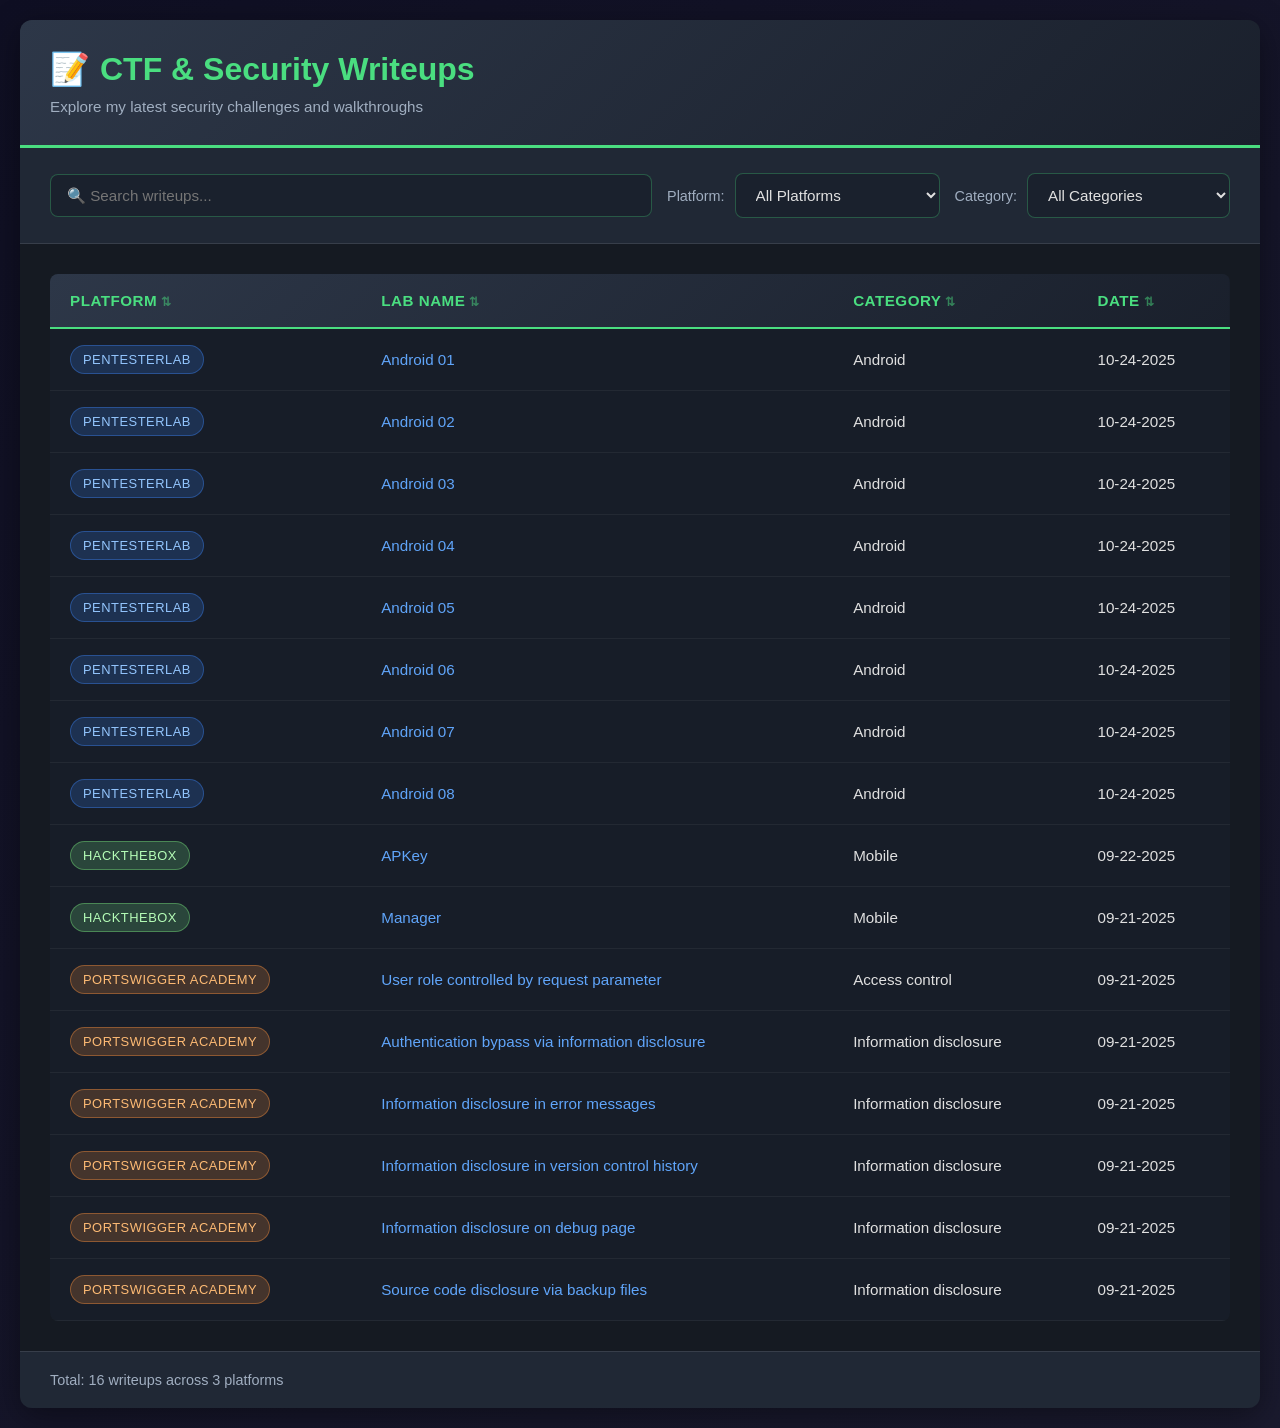
==== writeups.html @ 4daf47c6 "🔵 Added Interactive Writeup Table" ====
<!DOCTYPE html>
<html lang="en">
<head>
    <meta charset="UTF-8">
    <meta name="viewport" content="width=device-width, initial-scale=1.0">
    <title>Latest Blog Posts - Interactive Table</title>
    <style>
        * {
            margin: 0;
            padding: 0;
            box-sizing: border-box;
        }

        body {
            font-family: 'Segoe UI', Tahoma, Geneva, Verdana, sans-serif;
            background: linear-gradient(135deg, #0f0f23 0%, #1a1a2e 100%);
            color: #e0e0e0;
            padding: 20px;
            min-height: 100vh;
        }

        .container {
            max-width: 1400px;
            margin: 0 auto;
            background: rgba(22, 27, 34, 0.95);
            border-radius: 12px;
            box-shadow: 0 8px 32px rgba(0, 0, 0, 0.4);
            overflow: hidden;
        }

        .header {
            background: linear-gradient(135deg, #2d3748 0%, #1a202c 100%);
            padding: 30px;
            border-bottom: 3px solid #4ade80;
        }

        .header h1 {
            font-size: 2em;
            color: #4ade80;
            margin-bottom: 10px;
            display: flex;
            align-items: center;
            gap: 10px;
        }

        .header p {
            color: #a0aec0;
            font-size: 0.95em;
        }

        .controls {
            padding: 25px 30px;
            background: rgba(45, 55, 72, 0.5);
            display: flex;
            gap: 15px;
            flex-wrap: wrap;
            align-items: center;
            border-bottom: 1px solid rgba(255, 255, 255, 0.1);
        }

        .search-box, .filter-group select {
            padding: 12px 16px;
            background: rgba(26, 32, 44, 0.8);
            border: 1px solid rgba(74, 222, 128, 0.3);
            border-radius: 8px;
            color: #e0e0e0;
            font-size: 0.95em;
            transition: all 0.3s ease;
        }

        .search-box {
            flex: 1;
            min-width: 250px;
        }

        .search-box:focus, .filter-group select:focus {
            outline: none;
            border-color: #4ade80;
            box-shadow: 0 0 0 3px rgba(74, 222, 128, 0.2);
        }

        .filter-group {
            display: flex;
            gap: 10px;
            align-items: center;
        }

        .filter-group label {
            color: #a0aec0;
            font-size: 0.9em;
            font-weight: 500;
        }

        .table-wrapper {
            overflow-x: auto;
            padding: 30px;
        }

        table {
            width: 100%;
            border-collapse: collapse;
            background: rgba(26, 32, 44, 0.6);
            border-radius: 8px;
            overflow: hidden;
        }

        thead {
            background: linear-gradient(135deg, #2d3748 0%, #1a202c 100%);
        }

        thead th {
            padding: 18px 20px;
            text-align: left;
            color: #4ade80;
            font-weight: 600;
            font-size: 0.95em;
            text-transform: uppercase;
            letter-spacing: 0.5px;
            border-bottom: 2px solid #4ade80;
            cursor: pointer;
            user-select: none;
            transition: background 0.3s ease;
        }

        thead th:hover {
            background: rgba(74, 222, 128, 0.1);
        }

        thead th.sortable::after {
            content: ' ⇅';
            opacity: 0.5;
            font-size: 0.8em;
        }

        thead th.sorted-asc::after {
            content: ' ▲';
            opacity: 1;
        }

        thead th.sorted-desc::after {
            content: ' ▼';
            opacity: 1;
        }

        tbody tr {
            transition: all 0.3s ease;
            border-bottom: 1px solid rgba(255, 255, 255, 0.05);
        }

        tbody tr:hover {
            background: rgba(74, 222, 128, 0.08);
            transform: translateX(5px);
        }

        tbody td {
            padding: 16px 20px;
            color: #e0e0e0;
            font-size: 0.95em;
        }

        .platform-badge {
            display: inline-block;
            padding: 6px 12px;
            border-radius: 20px;
            font-size: 0.85em;
            font-weight: 500;
            text-transform: uppercase;
            letter-spacing: 0.5px;
        }

        .platform-htb {
            background: rgba(122, 234, 137, 0.2);
            color: #b5fdb7;
            border: 1px solid rgba(122, 234, 126, 0.4);
        }

        .platform-portswigger {
            background: rgba(251, 146, 60, 0.2);
            color: #fdba74;
            border: 1px solid rgba(251, 146, 60, 0.4);
        }

        .platform-pentesterlab {
            background: rgba(59, 130, 246, 0.2);
            color: #93c5fd;
            border: 1px solid rgba(59, 130, 246, 0.4);
        }

        .lab-link {
            color: #60a5fa;
            text-decoration: none;
            font-weight: 500;
            transition: all 0.3s ease;
            position: relative;
        }

        .lab-link:hover {
            color: #4ade80;
            text-decoration: underline;
        }

        .stats {
            padding: 20px 30px;
            background: rgba(45, 55, 72, 0.5);
            border-top: 1px solid rgba(255, 255, 255, 0.1);
            color: #a0aec0;
            font-size: 0.9em;
            display: flex;
            justify-content: space-between;
            align-items: center;
        }

        .no-results {
            padding: 40px;
            text-align: center;
            color: #a0aec0;
            font-size: 1.1em;
        }

        @media (max-width: 768px) {
            .controls {
                flex-direction: column;
                align-items: stretch;
            }

            .search-box {
                width: 100%;
            }

            .table-wrapper {
                padding: 15px;
            }

            thead th, tbody td {
                padding: 12px 10px;
                font-size: 0.85em;
            }

            .stats {
                flex-direction: column;
                gap: 10px;
                text-align: center;
            }
        }
    </style>
</head>
<body>
    <div class="container">
        <div class="header">
            <h1>
                <span>📝</span>
                CTF & Security Writeups
            </h1>
            <p>Explore my latest security challenges and walkthroughs</p>
        </div>

        <div class="controls">
            <input type="text" id="searchBox" class="search-box" placeholder="🔍 Search writeups...">
            
            <div class="filter-group">
                <label for="platformFilter">Platform:</label>
                <select id="platformFilter">
                    <option value="">All Platforms</option>
                </select>
            </div>

            <div class="filter-group">
                <label for="categoryFilter">Category:</label>
                <select id="categoryFilter">
                    <option value="">All Categories</option>
                </select>
            </div>
        </div>

        <div class="table-wrapper">
            <table id="writeupTable">
                <thead>
                    <tr>
                        <th class="sortable" data-column="platform">Platform</th>
                        <th class="sortable" data-column="lab">Lab Name</th>
                        <th class="sortable" data-column="category">Category</th>
                        <th class="sortable" data-column="date">Date</th>
                    </tr>
                </thead>
                <tbody id="tableBody">
                    <!-- Data will be loaded from writeups.json -->
                </tbody>
            </table>
            <div id="noResults" class="no-results" style="display: none;">
                No writeups found matching your criteria.
            </div>
        </div>

        <div class="stats">
            <span id="statsText">Loading writeups...</span>
            <span id="filterStats"></span>
        </div>
    </div>

    <script>
        let writeups = [];
        let currentSort = { column: 'date', direction: 'desc' };

        // Fetch writeups from JSON file
        async function loadWriteups() {
            try {
                const response = await fetch('writeups.json');
                if (!response.ok) {
                    throw new Error('Failed to load writeups.json');
                }
                writeups = await response.json();
                initializeFilters();
                renderTable();
                updateStats();
            } catch (error) {
                console.error('Error loading writeups:', error);
                document.getElementById('tableBody').innerHTML = 
                    '<tr><td colspan="4" style="text-align: center; color: #ef4444;">Error loading writeups. Please ensure writeups.json is in the same directory.</td></tr>';
                document.getElementById('statsText').textContent = 'Error loading data';
            }
        }

        function initializeFilters() {
            // Get unique platforms and categories
            const platforms = [...new Set(writeups.map(w => w.platform))].sort();
            const categories = [...new Set(writeups.map(w => w.category))].sort();

            // Populate platform filter
            const platformFilter = document.getElementById('platformFilter');
            platforms.forEach(platform => {
                const option = document.createElement('option');
                option.value = platform;
                option.textContent = platform;
                platformFilter.appendChild(option);
            });

            // Populate category filter
            const categoryFilter = document.getElementById('categoryFilter');
            categories.forEach(category => {
                const option = document.createElement('option');
                option.value = category;
                option.textContent = category;
                categoryFilter.appendChild(option);
            });
        }

        function getPlatformClass(platform) {
            const platformLower = platform.toLowerCase().replace(/\s+/g, '');
            if (platformLower.includes('hackthebox') || platformLower.includes('htb')) {
                return 'platform-htb';
            } else if (platformLower.includes('portswigger')) {
                return 'platform-portswigger';
            } else if (platformLower.includes('pentesterlab')) {
                return 'platform-pentesterlab';
            }
            return 'platform-htb'; // default
        }

        function renderTable() {
            const searchTerm = document.getElementById('searchBox').value.toLowerCase();
            const platformFilter = document.getElementById('platformFilter').value;
            const categoryFilter = document.getElementById('categoryFilter').value;

            // Filter writeups
            let filteredWriteups = writeups.filter(writeup => {
                const matchesSearch = !searchTerm || 
                    writeup.lab.toLowerCase().includes(searchTerm) ||
                    writeup.platform.toLowerCase().includes(searchTerm) ||
                    writeup.category.toLowerCase().includes(searchTerm);
                
                const matchesPlatform = !platformFilter || writeup.platform === platformFilter;
                const matchesCategory = !categoryFilter || writeup.category === categoryFilter;

                return matchesSearch && matchesPlatform && matchesCategory;
            });

            // Sort writeups
            filteredWriteups.sort((a, b) => {
                let aVal = a[currentSort.column];
                let bVal = b[currentSort.column];

                // Handle date sorting
                if (currentSort.column === 'date') {
                    aVal = new Date(aVal);
                    bVal = new Date(bVal);
                }

                if (aVal < bVal) return currentSort.direction === 'asc' ? -1 : 1;
                if (aVal > bVal) return currentSort.direction === 'asc' ? 1 : -1;
                return 0;
            });

            const tbody = document.getElementById('tableBody');
            const noResults = document.getElementById('noResults');

            if (filteredWriteups.length === 0) {
                tbody.innerHTML = '';
                noResults.style.display = 'block';
            } else {
                noResults.style.display = 'none';
                tbody.innerHTML = filteredWriteups.map(writeup => `
                    <tr>
                        <td><span class="platform-badge ${getPlatformClass(writeup.platform)}">${writeup.platform}</span></td>
                        <td><a href="${writeup.url}" class="lab-link" target="_blank" rel="noopener noreferrer">${writeup.lab}</a></td>
                        <td>${writeup.category}</td>
                        <td>${writeup.date}</td>
                    </tr>
                `).join('');
            }

            updateFilterStats(filteredWriteups.length);
        }

        function updateStats() {
            const totalWriteups = writeups.length;
            const platforms = new Set(writeups.map(w => w.platform)).size;
            document.getElementById('statsText').textContent = 
                `Total: ${totalWriteups} writeups across ${platforms} platforms`;
        }

        function updateFilterStats(count) {
            const statsEl = document.getElementById('filterStats');
            if (count < writeups.length) {
                statsEl.textContent = `Showing ${count} of ${writeups.length} writeups`;
            } else {
                statsEl.textContent = '';
            }
        }

        function setupSorting() {
            document.querySelectorAll('thead th.sortable').forEach(header => {
                header.addEventListener('click', () => {
                    const column = header.dataset.column;
                    
                    if (currentSort.column === column) {
                        currentSort.direction = currentSort.direction === 'asc' ? 'desc' : 'asc';
                    } else {
                        currentSort.column = column;
                        currentSort.direction = 'asc';
                    }

                    // Update header classes
                    document.querySelectorAll('thead th').forEach(h => {
                        h.classList.remove('sorted-asc', 'sorted-desc');
                    });
                    header.classList.add(`sorted-${currentSort.direction}`);

                    renderTable();
                });
            });
        }

        // Event listeners
        document.getElementById('searchBox').addEventListener('input', renderTable);
        document.getElementById('platformFilter').addEventListener('change', renderTable);
        document.getElementById('categoryFilter').addEventListener('change', renderTable);

        // Initialize
        setupSorting();
        loadWriteups();
    </script>
</body>
</html>
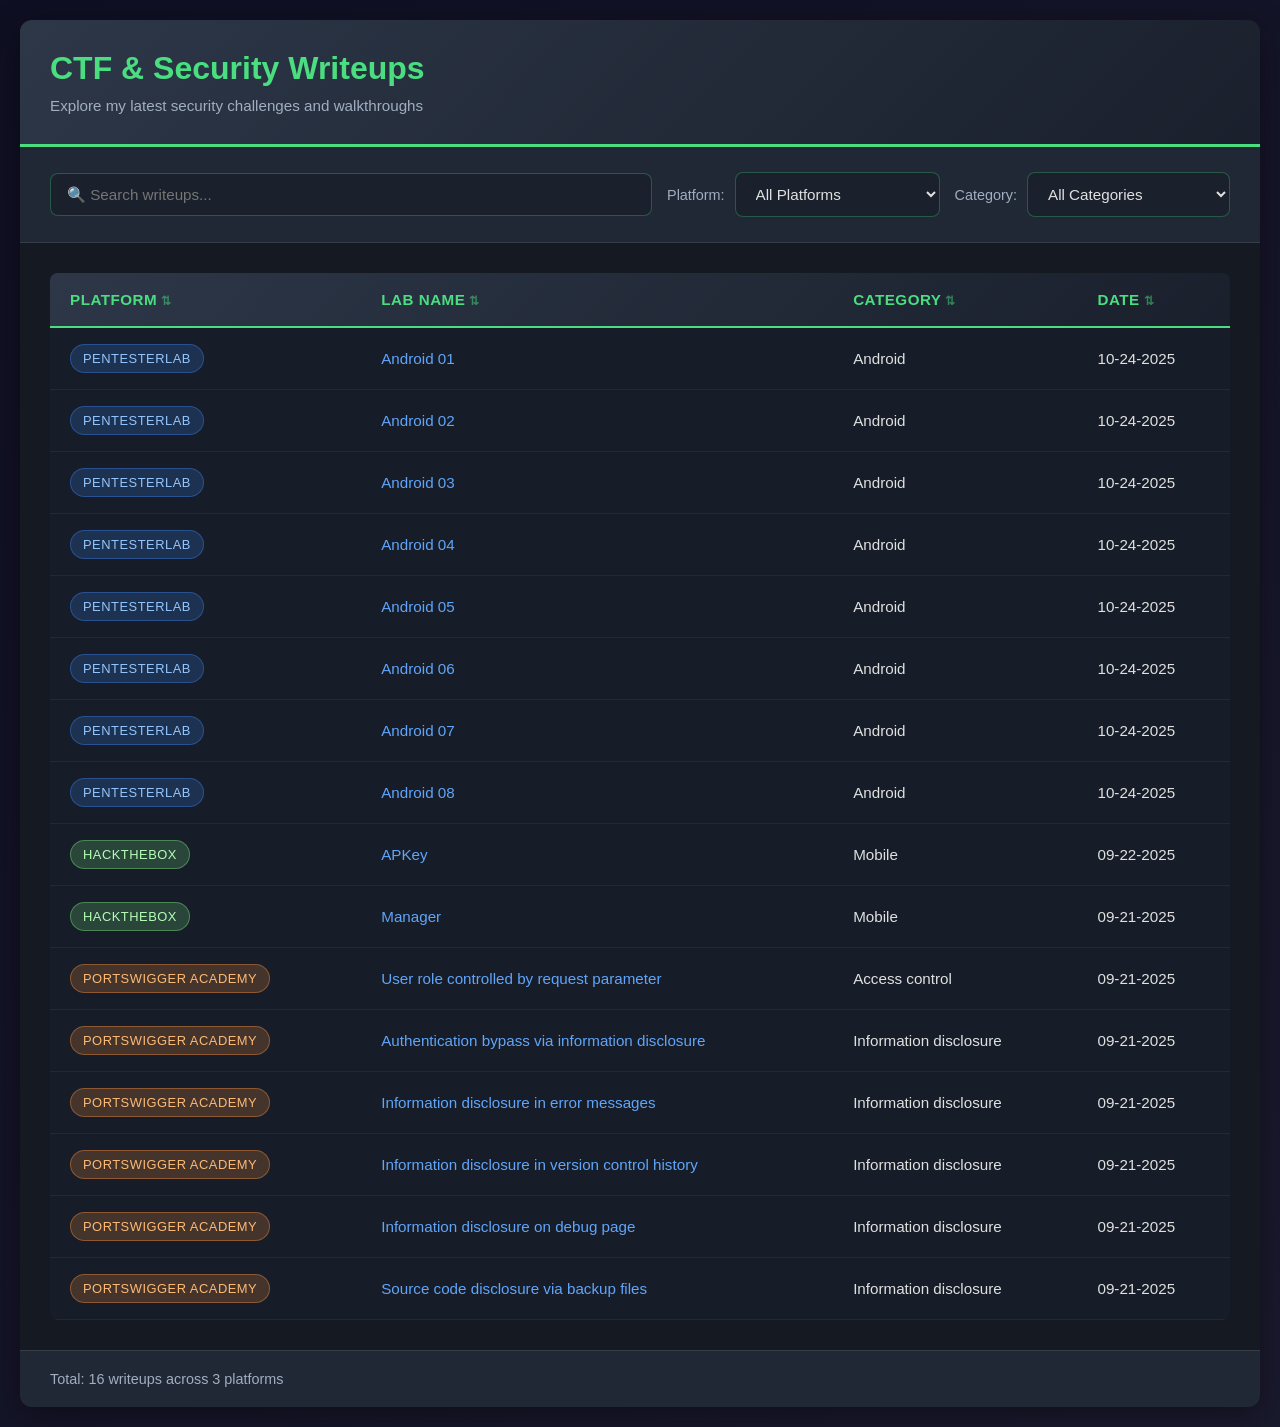
==== commit 4b4d0407: "Update title and header text in writeups.html" ====
--- a/writeups.html
+++ b/writeups.html
@@ -3,7 +3,7 @@
 <head>
     <meta charset="UTF-8">
     <meta name="viewport" content="width=device-width, initial-scale=1.0">
-    <title>Latest Blog Posts - Interactive Table</title>
+    <title>Latest Blog Posts - Hunting With L0WK3Y</title>
     <style>
         * {
             margin: 0;
@@ -248,7 +248,6 @@
     <div class="container">
         <div class="header">
             <h1>
-                <span>📝</span>
                 CTF & Security Writeups
             </h1>
             <p>Explore my latest security challenges and walkthroughs</p>
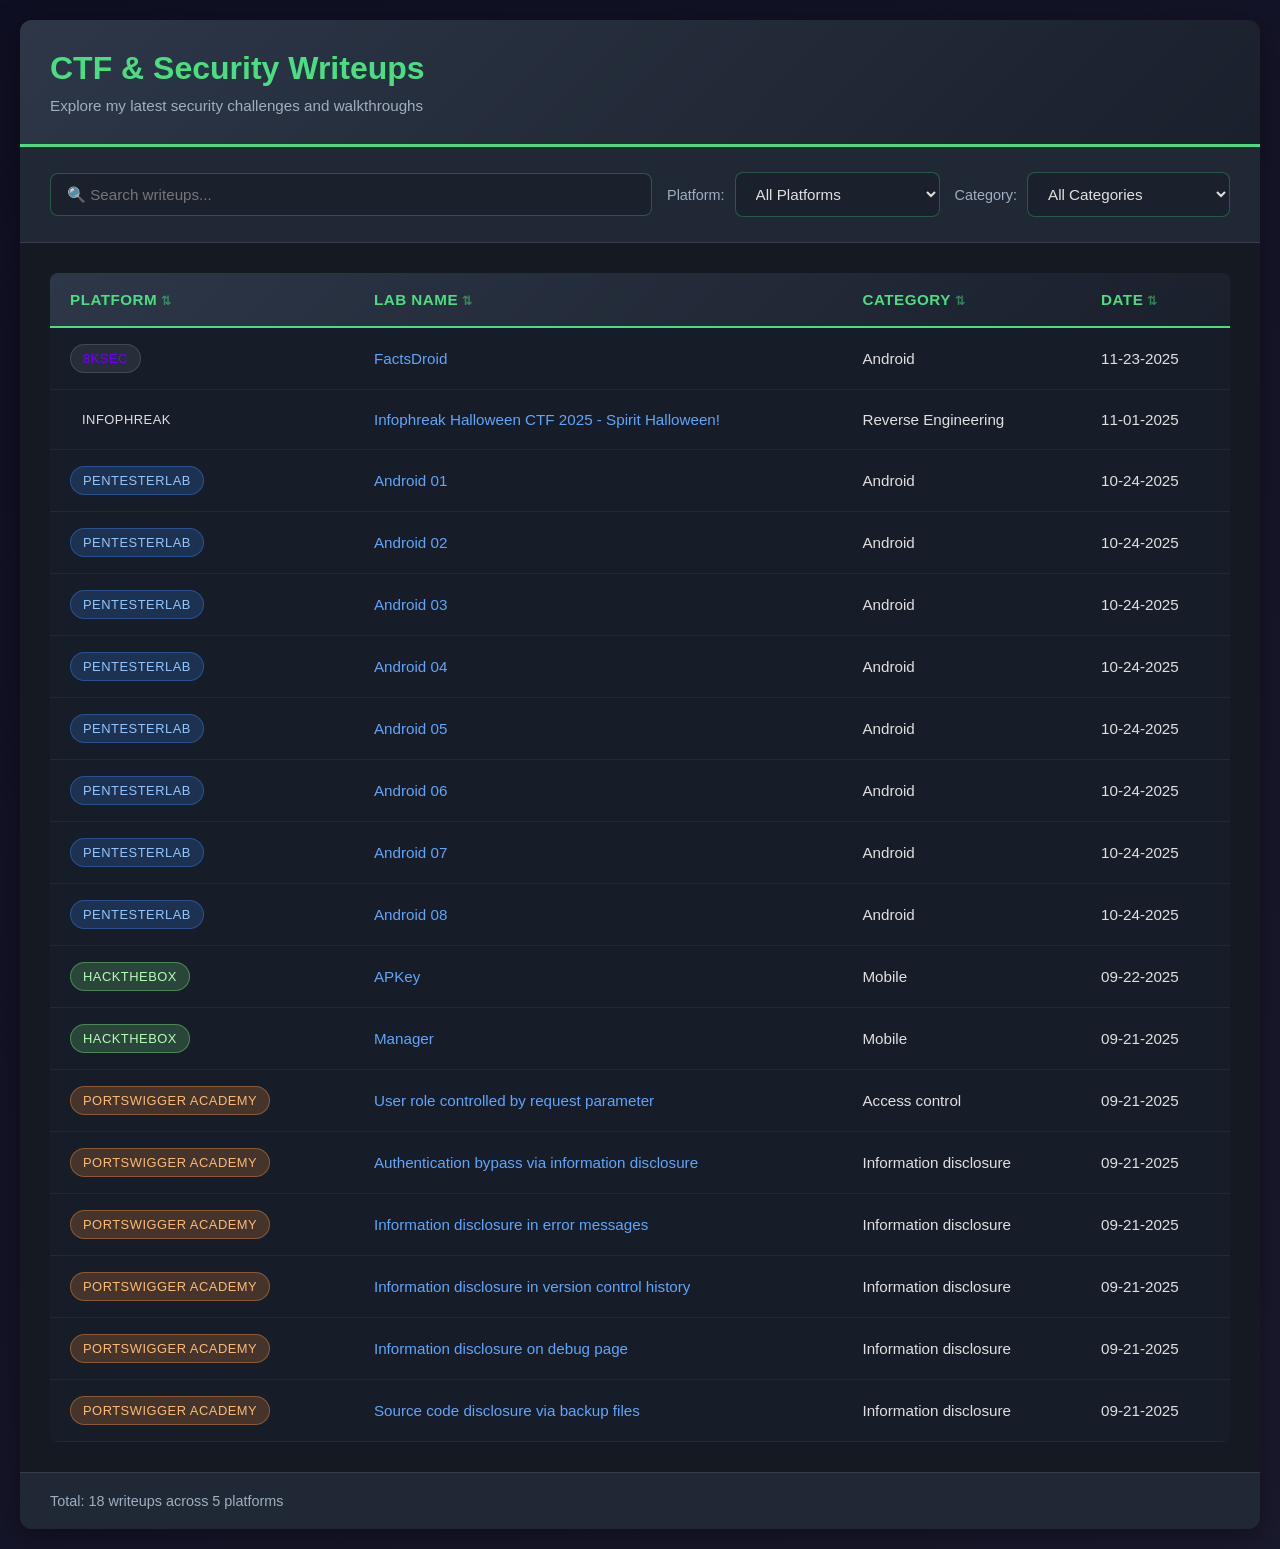
==== commit a4f1aecb: "🔵 Factsdroid title change + 8ksec themeing added" ====
--- a/writeups.html
+++ b/writeups.html
@@ -1,9 +1,32 @@
 <!DOCTYPE html>
 <html lang="en">
+
 <head>
     <meta charset="UTF-8">
     <meta name="viewport" content="width=device-width, initial-scale=1.0">
     <title>Latest Blog Posts - Hunting With L0WK3Y</title>
+    <meta name="description"
+        content="This repository documents my path from cybersecurity enthusiast to a skilled bug bounty hunter. Here, I share the tools, resources, techniques, and real-world insights I've gathered along the way, aimed at uncovering vulnerabilities and improving application security." />
+
+    <!-- Open Graph / Facebook -->
+    <meta property="og:type" content="website" />
+    <meta property="og:url" content="https://l0wk3y-iaan.github.io/Hunting-With-L0WK3Y/" />
+    <meta property="og:title" content="Hunting With L0WK3Y" />
+    <meta property="og:description"
+        content="This repository documents my path from cybersecurity enthusiast to a skilled bug bounty hunter. Here, I share the tools, resources, techniques, and real-world insights I've gathered along the way, aimed at uncovering vulnerabilities and improving application security." />
+    <meta property="og:image" content="src/img/HWL.webp" />
+
+    <!-- X (Twitter) -->
+    <meta property="twitter:card" content="summary_large_image" />
+    <meta property="twitter:url" content="https://l0wk3y-iaan.github.io/Hunting-With-L0WK3Y/writeups.html" />
+    <meta property="twitter:title" content="Hunting With L0WK3Y" />
+    <meta property="twitter:description"
+        content="This repository documents my path from cybersecurity enthusiast to a skilled bug bounty hunter. Here, I share the tools, resources, techniques, and real-world insights I've gathered along the way, aimed at uncovering vulnerabilities and improving application security." />
+    <meta property="twitter:image" content="src/img/HWL.webp" />
+    <meta name="viewport" content="width=device-width, initial-scale=1, shrink-to-fit=no">
+    <meta name="viewport" content="width=device-width, initial-scale=1, shrink-to-fit=no">
+    <!-- Favicon -->
+    <link rel="shortcut icon" type="image/x-icon" href="src/img/favicon.webp">
     <style>
         * {
             margin: 0;
@@ -58,7 +81,8 @@
             border-bottom: 1px solid rgba(255, 255, 255, 0.1);
         }
 
-        .search-box, .filter-group select {
+        .search-box,
+        .filter-group select {
             padding: 12px 16px;
             background: rgba(26, 32, 44, 0.8);
             border: 1px solid rgba(74, 222, 128, 0.3);
@@ -73,7 +97,8 @@
             min-width: 250px;
         }
 
-        .search-box:focus, .filter-group select:focus {
+        .search-box:focus,
+        .filter-group select:focus {
             outline: none;
             border-color: #4ade80;
             box-shadow: 0 0 0 3px rgba(74, 222, 128, 0.2);
@@ -186,6 +211,12 @@
             border: 1px solid rgba(59, 130, 246, 0.4);
         }
 
+        .platform-8ksec {
+            background: rgba(107, 114, 128, 0.2);
+            color: #6f00ff;
+            border: 1px solid rgba(107, 114, 128, 0.4);
+        }
+
         .lab-link {
             color: #60a5fa;
             text-decoration: none;
@@ -231,7 +262,8 @@
                 padding: 15px;
             }
 
-            thead th, tbody td {
+            thead th,
+            tbody td {
                 padding: 12px 10px;
                 font-size: 0.85em;
             }
@@ -244,6 +276,7 @@
         }
     </style>
 </head>
+
 <body>
     <div class="container">
         <div class="header">
@@ -255,7 +288,7 @@
 
         <div class="controls">
             <input type="text" id="searchBox" class="search-box" placeholder="🔍 Search writeups...">
-            
+
             <div class="filter-group">
                 <label for="platformFilter">Platform:</label>
                 <select id="platformFilter">
@@ -313,7 +346,7 @@
                 updateStats();
             } catch (error) {
                 console.error('Error loading writeups:', error);
-                document.getElementById('tableBody').innerHTML = 
+                document.getElementById('tableBody').innerHTML =
                     '<tr><td colspan="4" style="text-align: center; color: #ef4444;">Error loading writeups. Please ensure writeups.json is in the same directory.</td></tr>';
                 document.getElementById('statsText').textContent = 'Error loading data';
             }
@@ -351,8 +384,16 @@
                 return 'platform-portswigger';
             } else if (platformLower.includes('pentesterlab')) {
                 return 'platform-pentesterlab';
-            }
-            return 'platform-htb'; // default
+            } else if (platformLower.includes('8ksec')) {
+                return 'platform-8ksec';
+            } else if (platformLower.includes('infophreak')) {
+                return 'platform-infophreak';
+            } else if (platformLower.includes('tryhackme')) {
+                return 'platform-tryhackme';
+            } else if (platformLower.includes('vulnhub')) {
+                return 'platform-vulnhub';
+            }
+        return 'platform-htb'; // default
         }
 
         function renderTable() {
@@ -362,11 +403,11 @@
 
             // Filter writeups
             let filteredWriteups = writeups.filter(writeup => {
-                const matchesSearch = !searchTerm || 
+                const matchesSearch = !searchTerm ||
                     writeup.lab.toLowerCase().includes(searchTerm) ||
                     writeup.platform.toLowerCase().includes(searchTerm) ||
                     writeup.category.toLowerCase().includes(searchTerm);
-                
+
                 const matchesPlatform = !platformFilter || writeup.platform === platformFilter;
                 const matchesCategory = !categoryFilter || writeup.category === categoryFilter;
 
@@ -413,7 +454,7 @@
         function updateStats() {
             const totalWriteups = writeups.length;
             const platforms = new Set(writeups.map(w => w.platform)).size;
-            document.getElementById('statsText').textContent = 
+            document.getElementById('statsText').textContent =
                 `Total: ${totalWriteups} writeups across ${platforms} platforms`;
         }
 
@@ -430,7 +471,7 @@
             document.querySelectorAll('thead th.sortable').forEach(header => {
                 header.addEventListener('click', () => {
                     const column = header.dataset.column;
-                    
+
                     if (currentSort.column === column) {
                         currentSort.direction = currentSort.direction === 'asc' ? 'desc' : 'asc';
                     } else {
@@ -459,4 +500,5 @@
         loadWriteups();
     </script>
 </body>
-</html>
+
+</html>
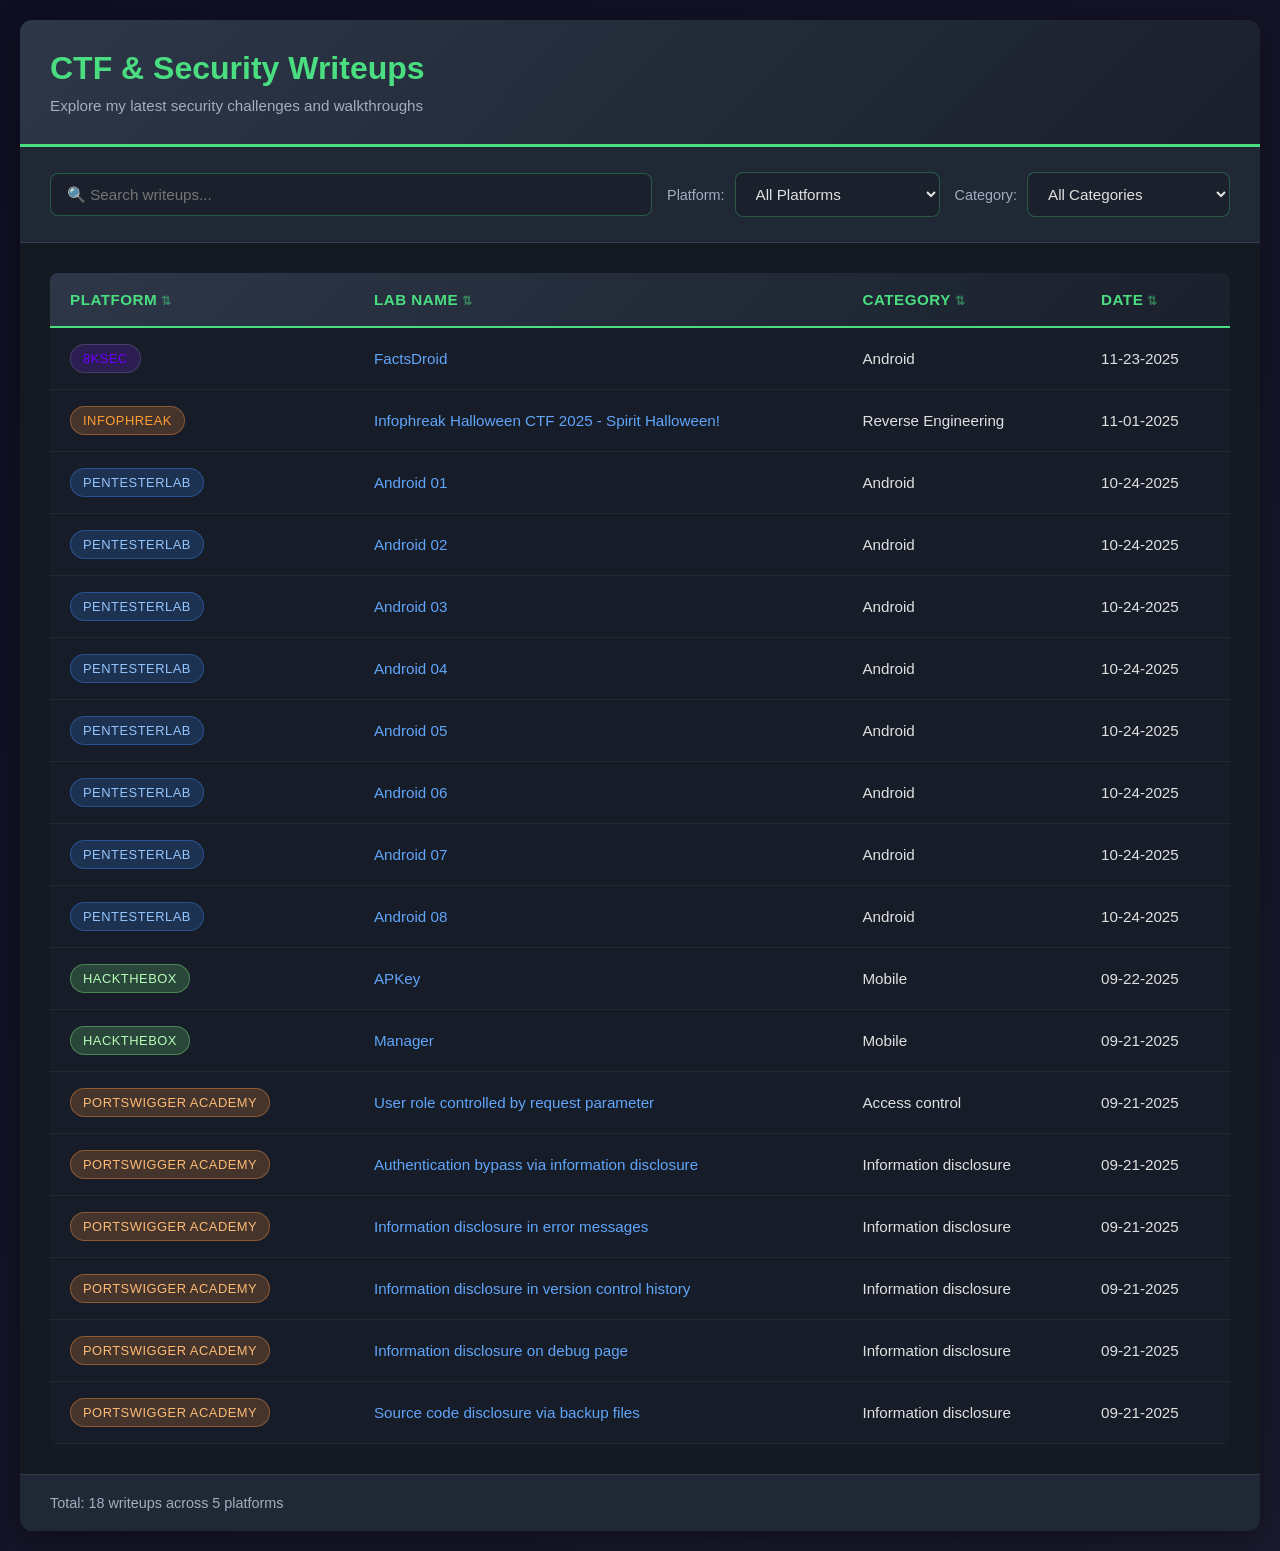
==== commit 9986abfd: "8ksec themeing fix" ====
--- a/writeups.html
+++ b/writeups.html
@@ -193,6 +193,12 @@
             letter-spacing: 0.5px;
         }
 
+        .platform-infophreak {
+            background: rgba(251, 146, 60, 0.2);
+            color: #ff9e35;
+            border: 1px solid rgba(251, 146, 60, 0.4);
+        }
+
         .platform-htb {
             background: rgba(122, 234, 137, 0.2);
             color: #b5fdb7;
@@ -212,7 +218,7 @@
         }
 
         .platform-8ksec {
-            background: rgba(107, 114, 128, 0.2);
+            background: rgba(129, 33, 255, 0.2);
             color: #6f00ff;
             border: 1px solid rgba(107, 114, 128, 0.4);
         }
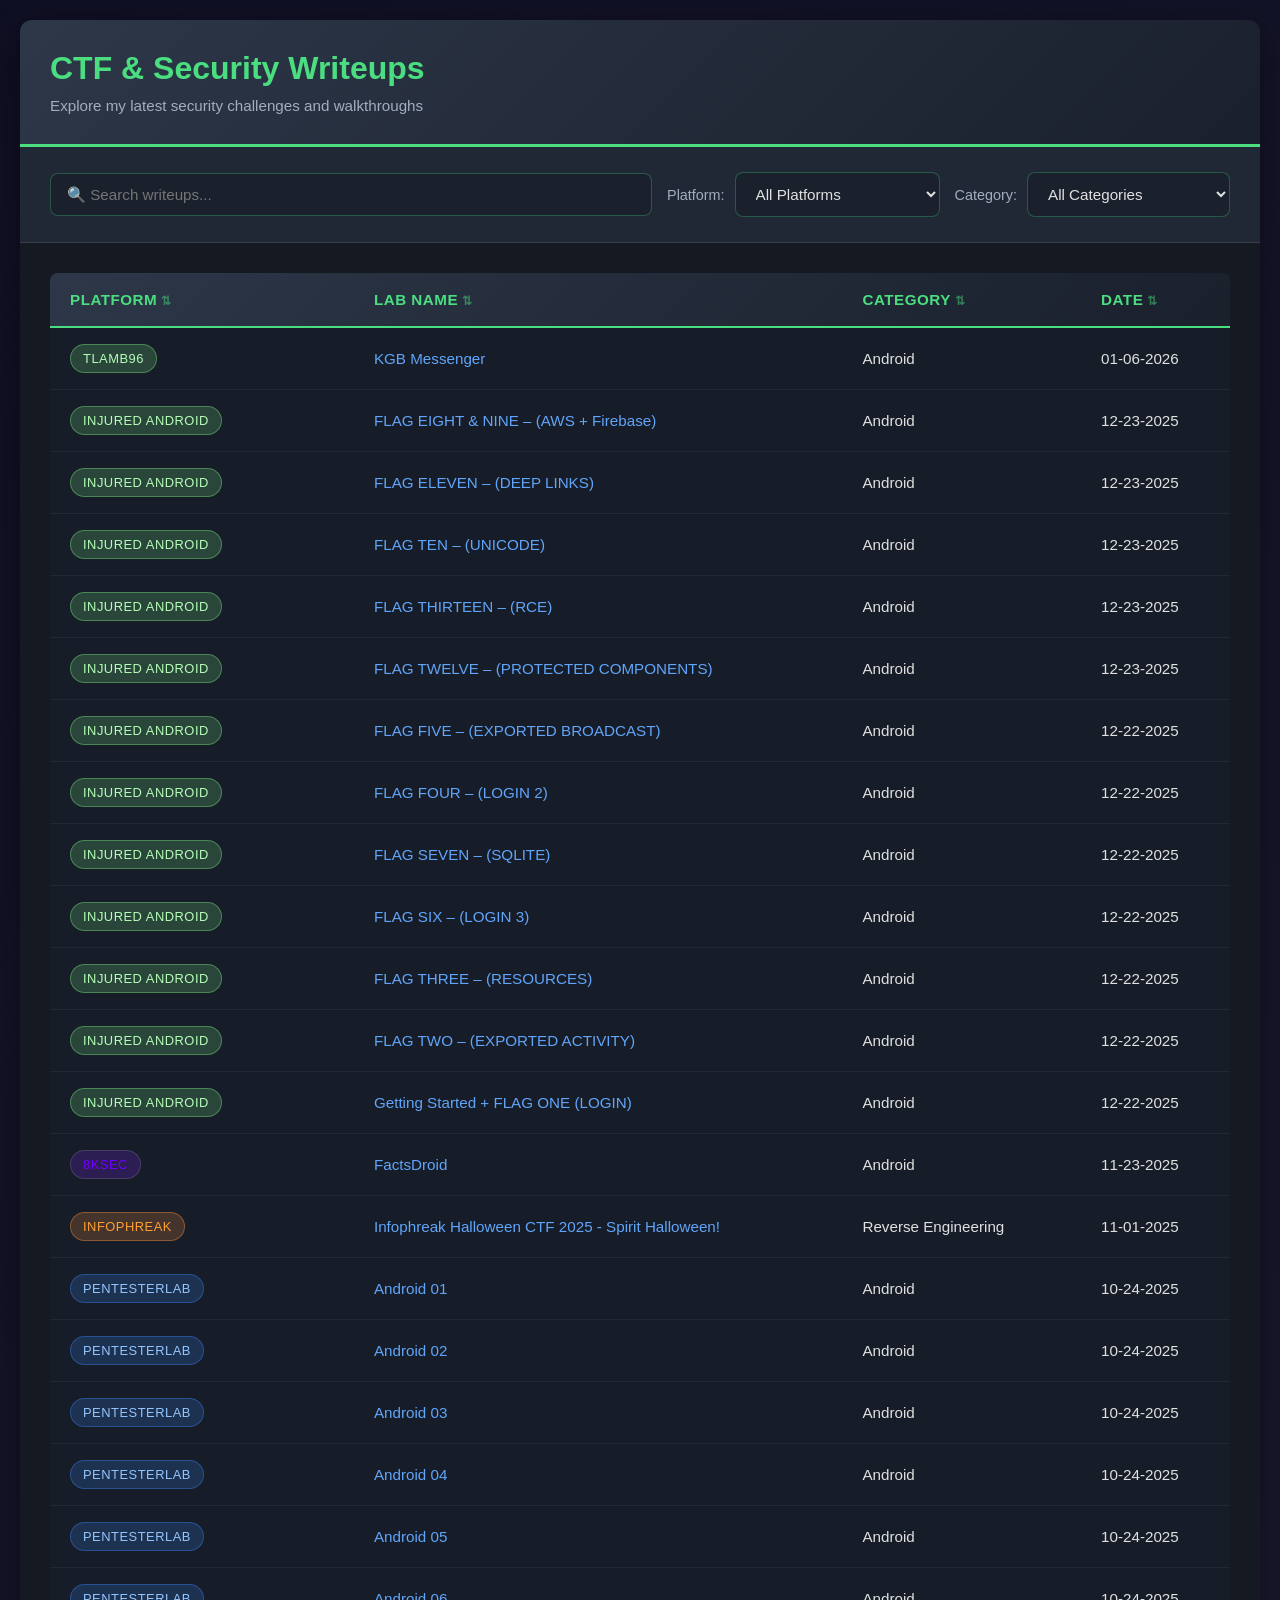
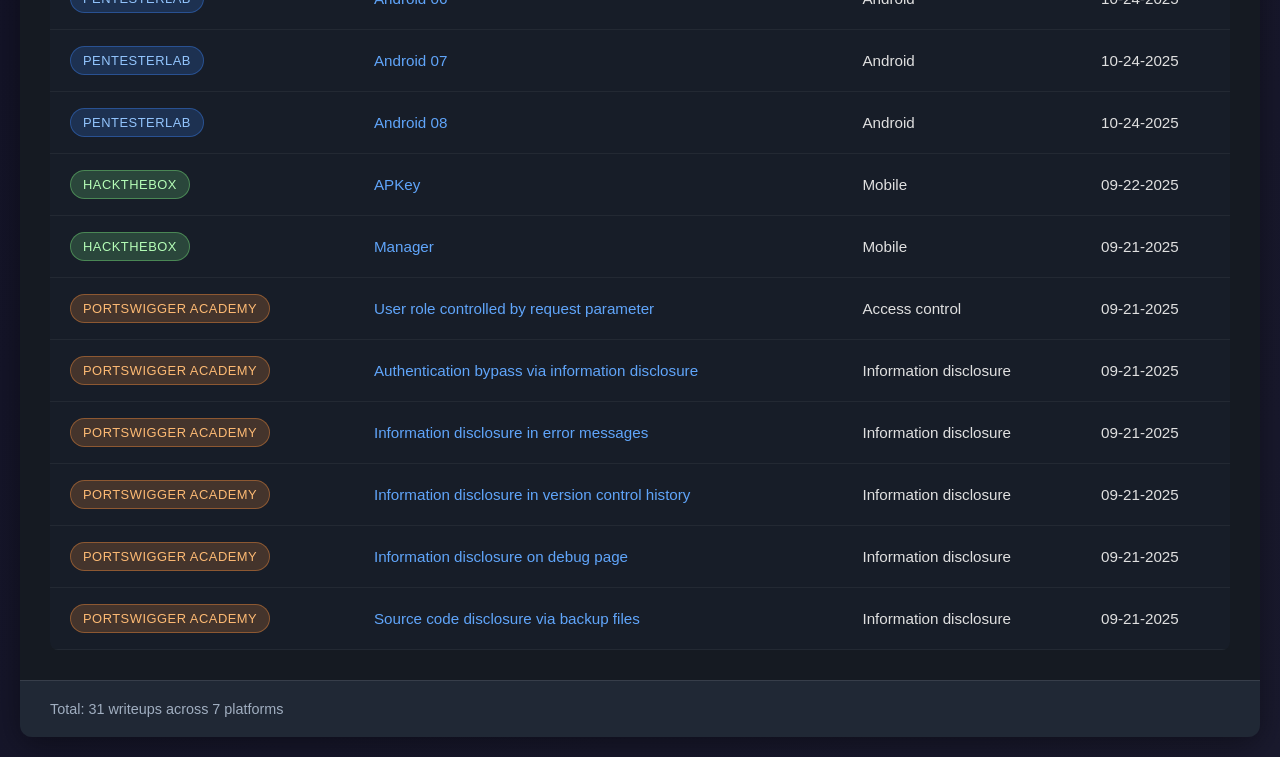
==== commit 3f6ec829: "🟢 New Write-up Added!" ====
--- a/writeups.html
+++ b/writeups.html
@@ -342,7 +342,9 @@
         // Fetch writeups from JSON file
         async function loadWriteups() {
             try {
-                const response = await fetch('writeups.json');
+                // Add cache-busting parameter to ensure fresh data
+                const cacheBuster = new Date().getTime();
+                const response = await fetch(`writeups.json?t=${cacheBuster}`);
                 if (!response.ok) {
                     throw new Error('Failed to load writeups.json');
                 }
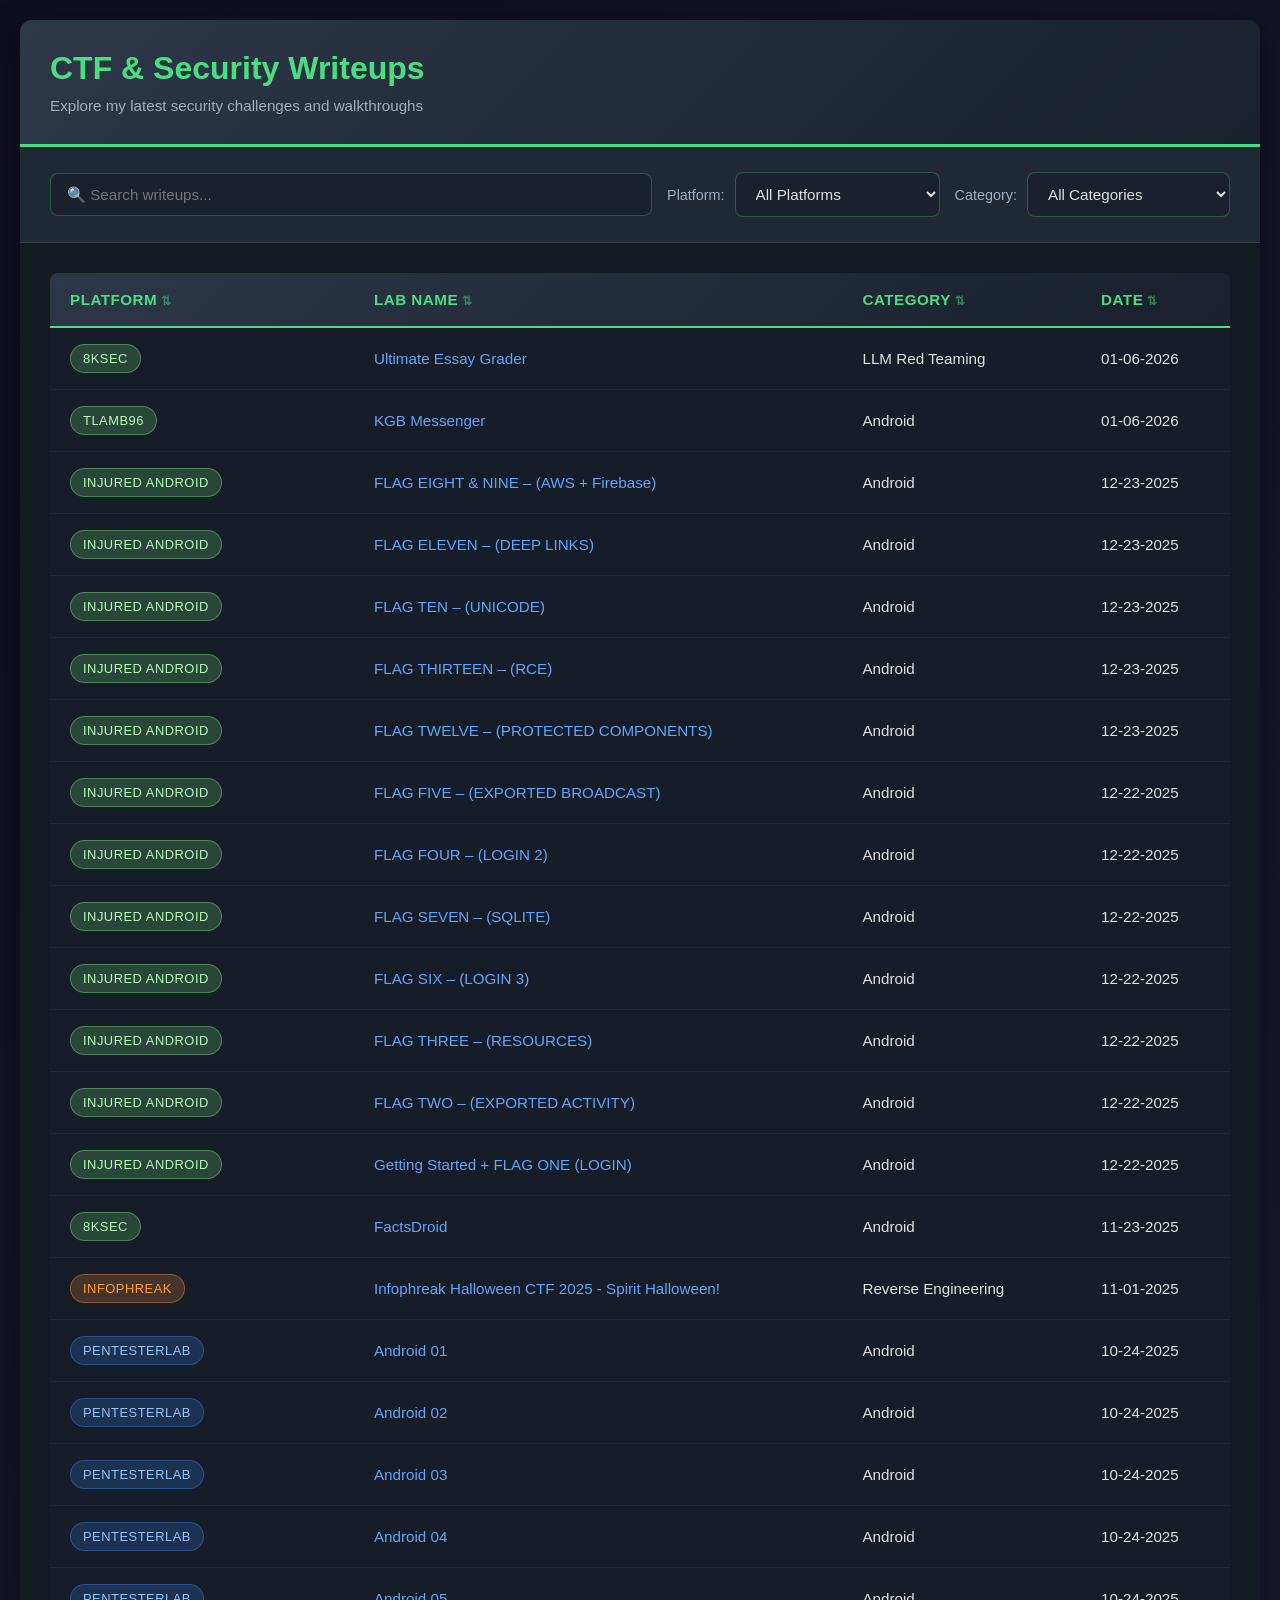
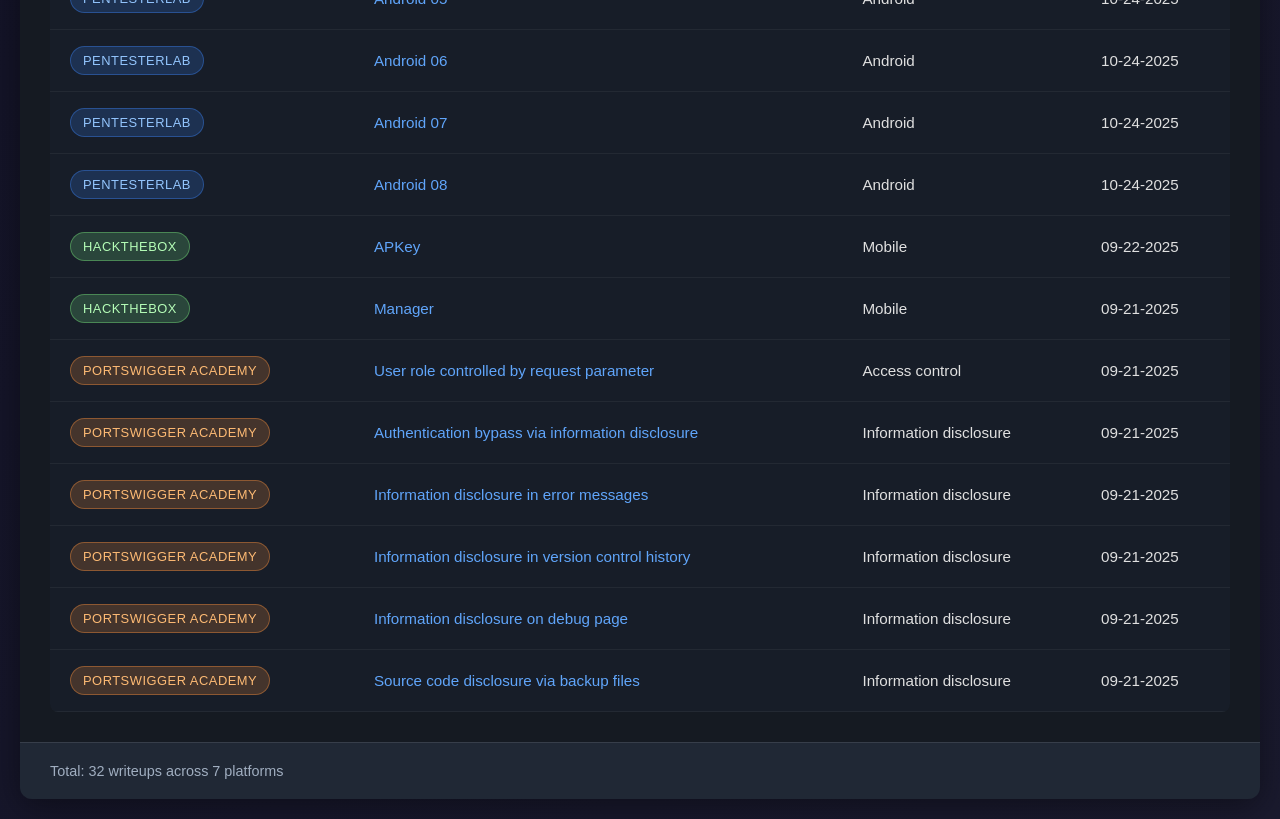
==== commit 185c6660: "🟢 New Write-up Added!" ====
--- a/writeups.html
+++ b/writeups.html
@@ -217,7 +217,7 @@
             border: 1px solid rgba(59, 130, 246, 0.4);
         }
 
-        .platform-8ksec {
+        .platform-8kSec {
             background: rgba(129, 33, 255, 0.2);
             color: #6f00ff;
             border: 1px solid rgba(107, 114, 128, 0.4);
@@ -392,8 +392,8 @@
                 return 'platform-portswigger';
             } else if (platformLower.includes('pentesterlab')) {
                 return 'platform-pentesterlab';
-            } else if (platformLower.includes('8ksec')) {
-                return 'platform-8ksec';
+            } else if (platformLower.includes('8kSec')) {
+                return 'platform-8kSec';
             } else if (platformLower.includes('infophreak')) {
                 return 'platform-infophreak';
             } else if (platformLower.includes('tryhackme')) {
